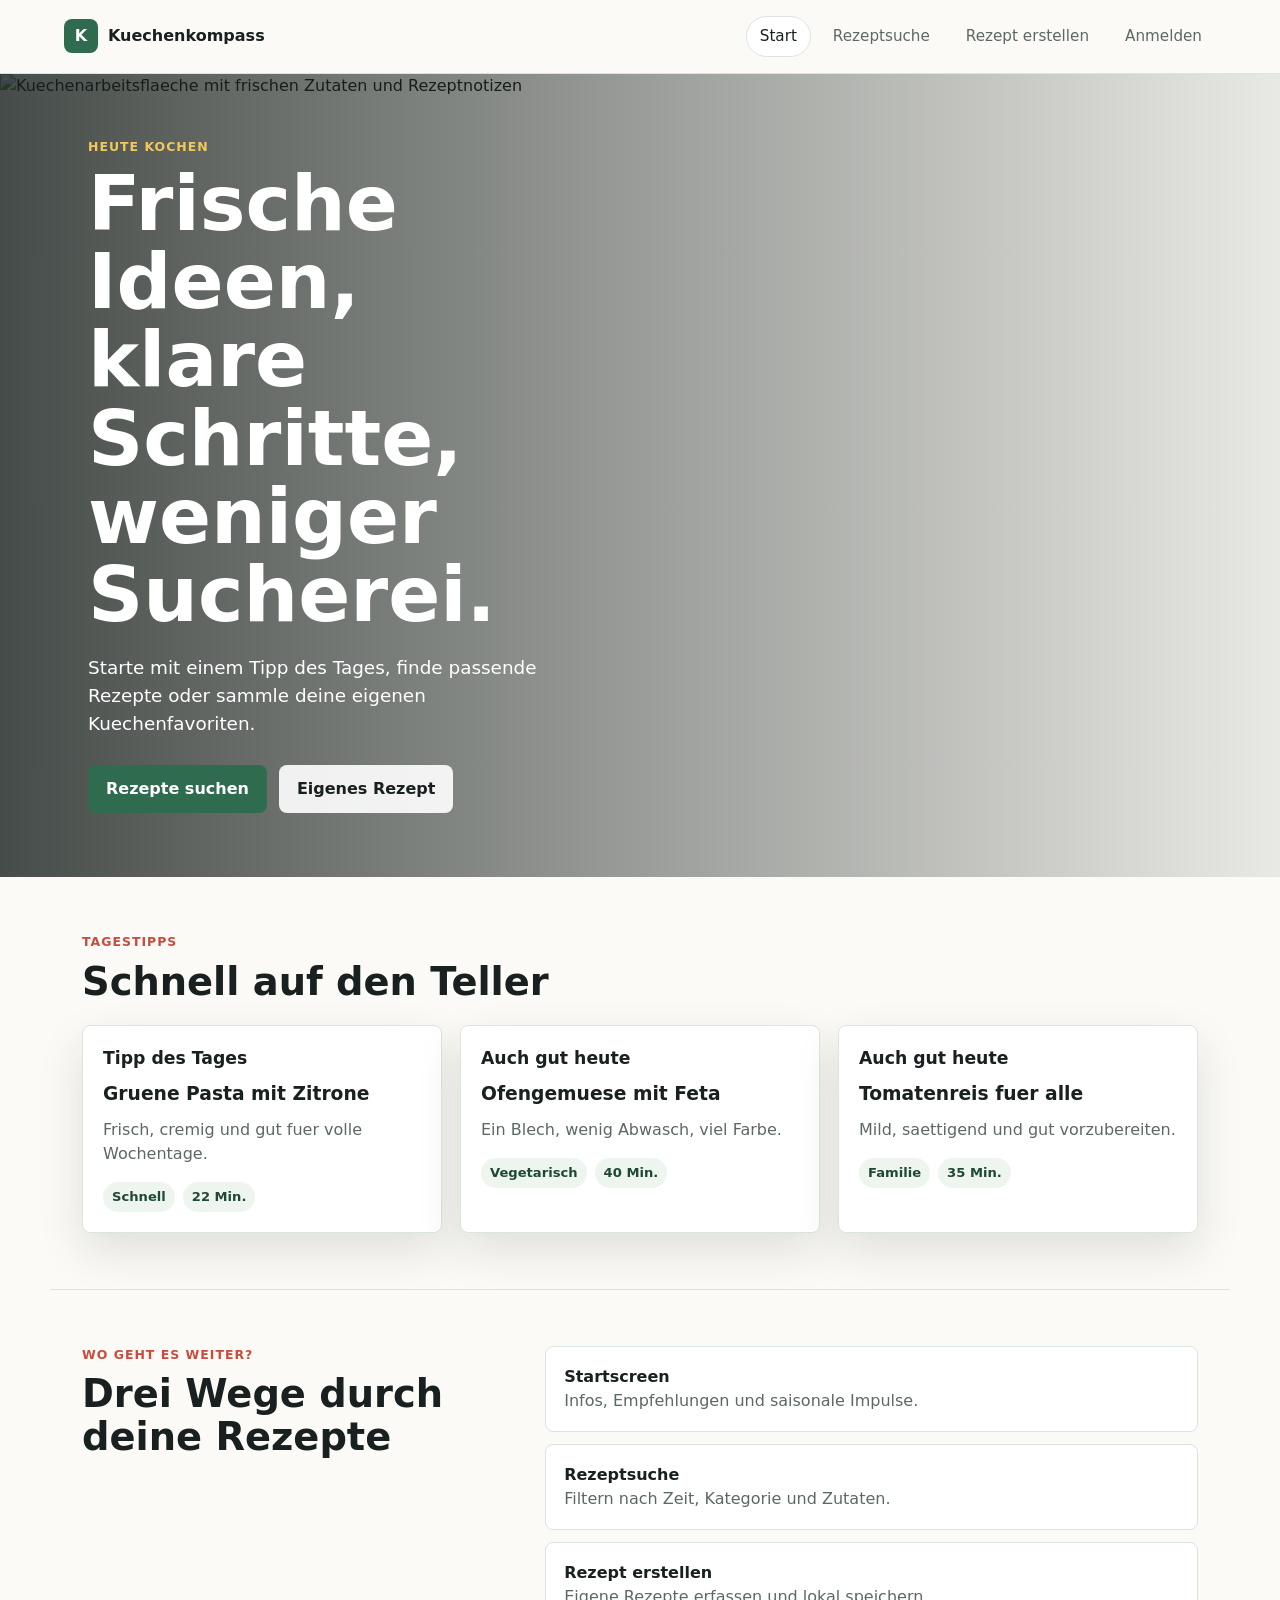
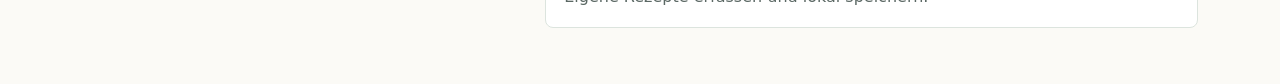
==== index.html @ c87b40e6 "Add Supabase auth and shared recipe storage" ====
<!doctype html>
<html lang="de">
  <head>
    <meta charset="utf-8">
    <meta name="viewport" content="width=device-width, initial-scale=1">
    <title>Kuechenkompass | Start</title>
    <link rel="stylesheet" href="css/styles.css">
  </head>
  <body>
    <header class="site-header">
      <a class="brand" href="index.html" aria-label="Kuechenkompass Startseite">
        <span class="brand-mark">K</span>
        <span>Kuechenkompass</span>
      </a>
      <nav class="main-nav" aria-label="Hauptnavigation">
        <a class="active" href="index.html">Start</a>
        <a href="suche.html">Rezeptsuche</a>
        <a href="erstellen.html">Rezept erstellen</a>
      </nav>
    </header>

    <main>
      <section class="hero">
        <img src="assets/hero-kitchen.png" alt="Kuechenarbeitsflaeche mit frischen Zutaten und Rezeptnotizen">
        <div class="hero-copy">
          <p class="eyebrow">Heute kochen</p>
          <h1>Frische Ideen, klare Schritte, weniger Sucherei.</h1>
          <p>Starte mit einem Tipp des Tages, finde passende Rezepte oder sammle deine eigenen Kuechenfavoriten.</p>
          <div class="hero-actions">
            <a class="button primary" href="suche.html">Rezepte suchen</a>
            <a class="button ghost" href="erstellen.html">Eigenes Rezept</a>
          </div>
        </div>
      </section>

      <section class="section-wrap">
        <div class="section-heading">
          <p class="eyebrow">Tagestipps</p>
          <h2>Schnell auf den Teller</h2>
        </div>
        <div class="tip-grid" id="dailyTips" aria-live="polite"></div>
      </section>

      <section class="feature-band">
        <div>
          <p class="eyebrow">Wo geht es weiter?</p>
          <h2>Drei Wege durch deine Rezepte</h2>
        </div>
        <div class="feature-list">
          <a href="index.html">
            <strong>Startscreen</strong>
            <span>Infos, Empfehlungen und saisonale Impulse.</span>
          </a>
          <a href="suche.html">
            <strong>Rezeptsuche</strong>
            <span>Filtern nach Zeit, Kategorie und Zutaten.</span>
          </a>
          <a href="erstellen.html">
            <strong>Rezept erstellen</strong>
            <span>Eigene Rezepte erfassen und lokal speichern.</span>
          </a>
        </div>
      </section>
    </main>

    <script src="https://cdn.jsdelivr.net/npm/@supabase/supabase-js@2"></script>
    <script src="js/supabase-config.js"></script>
    <script src="js/app.js"></script>
  </body>
</html>
---- css/styles.css ----
:root {
  --ink: #18211f;
  --muted: #5b6864;
  --line: #dce4de;
  --paper: #fbfaf6;
  --surface: #ffffff;
  --leaf: #2f6b4f;
  --leaf-dark: #204836;
  --tomato: #c94b3b;
  --lemon: #f0c85b;
  --shadow: 0 18px 45px rgba(29, 42, 36, 0.12);
}

* {
  box-sizing: border-box;
}

body {
  margin: 0;
  background: var(--paper);
  color: var(--ink);
  font-family: Inter, ui-sans-serif, system-ui, -apple-system, BlinkMacSystemFont, "Segoe UI", sans-serif;
  line-height: 1.5;
}

a {
  color: inherit;
  text-decoration: none;
}

img {
  display: block;
  max-width: 100%;
}

.site-header {
  align-items: center;
  background: rgba(251, 250, 246, 0.92);
  border-bottom: 1px solid var(--line);
  display: flex;
  gap: 24px;
  justify-content: space-between;
  padding: 16px clamp(16px, 5vw, 64px);
  position: sticky;
  top: 0;
  z-index: 10;
  backdrop-filter: blur(14px);
}

.brand {
  align-items: center;
  display: inline-flex;
  font-weight: 800;
  gap: 10px;
  white-space: nowrap;
}

.brand-mark {
  align-items: center;
  background: var(--leaf);
  border-radius: 8px;
  color: white;
  display: inline-flex;
  height: 34px;
  justify-content: center;
  width: 34px;
}

.main-nav {
  display: flex;
  flex-wrap: wrap;
  gap: 8px;
  justify-content: flex-end;
}

.main-nav a {
  border: 1px solid transparent;
  border-radius: 999px;
  color: var(--muted);
  font-size: 0.95rem;
  padding: 8px 13px;
}

.main-nav a:hover,
.main-nav a.active,
.nav-button:hover {
  background: white;
  border-color: var(--line);
  color: var(--ink);
}

.nav-button {
  background: transparent;
  border: 1px solid transparent;
  border-radius: 999px;
  color: var(--muted);
  cursor: pointer;
  font: inherit;
  font-size: 0.95rem;
  padding: 8px 13px;
}

.hero {
  display: grid;
  min-height: min(680px, calc(100vh - 68px));
  position: relative;
}

.hero img {
  height: 100%;
  inset: 0;
  object-fit: cover;
  position: absolute;
  width: 100%;
}

.hero::after {
  background: linear-gradient(90deg, rgba(19, 27, 24, 0.78), rgba(19, 27, 24, 0.42), rgba(19, 27, 24, 0.08));
  content: "";
  inset: 0;
  position: absolute;
}

.hero-copy {
  align-self: center;
  color: white;
  max-width: 660px;
  padding: 64px clamp(18px, 7vw, 88px);
  position: relative;
  z-index: 1;
}

.eyebrow {
  color: var(--tomato);
  font-size: 0.78rem;
  font-weight: 800;
  letter-spacing: 0.08em;
  margin: 0 0 8px;
  text-transform: uppercase;
}

.hero-copy .eyebrow {
  color: var(--lemon);
}

h1,
h2,
p {
  margin-top: 0;
}

h1 {
  font-size: clamp(2.25rem, 6vw, 5.5rem);
  line-height: 1.02;
  margin-bottom: 20px;
}

h2 {
  font-size: clamp(1.6rem, 3vw, 2.5rem);
  line-height: 1.12;
  margin-bottom: 10px;
}

.hero-copy p:not(.eyebrow) {
  font-size: 1.15rem;
  max-width: 540px;
}

.hero-actions {
  display: flex;
  flex-wrap: wrap;
  gap: 12px;
  margin-top: 28px;
}

.button,
.text-button {
  border: 0;
  cursor: pointer;
  font: inherit;
}

.button {
  align-items: center;
  border-radius: 8px;
  display: inline-flex;
  font-weight: 800;
  justify-content: center;
  min-height: 46px;
  padding: 12px 18px;
}

.button.primary {
  background: var(--leaf);
  color: white;
}

.button.primary:hover {
  background: var(--leaf-dark);
}

.button.ghost {
  background: rgba(255, 255, 255, 0.9);
  color: var(--ink);
}

.section-wrap,
.feature-band,
.page-shell {
  margin: 0 auto;
  max-width: 1180px;
  padding: 56px clamp(16px, 4vw, 32px);
}

.section-heading {
  margin-bottom: 22px;
}

.tip-grid,
.recipe-grid {
  display: grid;
  gap: 18px;
  grid-template-columns: repeat(auto-fit, minmax(230px, 1fr));
}

.tip-card,
.recipe-card,
.saved-card {
  background: var(--surface);
  border: 1px solid var(--line);
  border-radius: 8px;
  box-shadow: var(--shadow);
  padding: 20px;
}

.recipe-card {
  overflow: hidden;
}

.tip-card,
.recipe-card,
.saved-card {
  display: block;
  transition: transform 160ms ease, border-color 160ms ease, box-shadow 160ms ease;
}

.tip-card:hover,
.recipe-card:hover,
.saved-card:hover {
  border-color: rgba(47, 107, 79, 0.42);
  box-shadow: 0 22px 52px rgba(29, 42, 36, 0.16);
  transform: translateY(-2px);
}

.tip-card strong,
.recipe-card strong,
.saved-card strong {
  display: block;
  font-size: 1.08rem;
  margin-bottom: 8px;
}

.recipe-card-image {
  aspect-ratio: 4 / 3;
  border-radius: 6px;
  height: auto;
  margin: -6px 0 16px;
  object-fit: cover;
  width: 100%;
}

.tip-card h3 {
  margin: 0 0 10px;
}

.tag-row {
  display: flex;
  flex-wrap: wrap;
  gap: 8px;
  margin-top: 16px;
}

.tag {
  background: #eef5ee;
  border-radius: 999px;
  color: var(--leaf-dark);
  font-size: 0.82rem;
  font-weight: 700;
  padding: 5px 9px;
}

.feature-band {
  align-items: start;
  border-top: 1px solid var(--line);
  display: grid;
  gap: 28px;
  grid-template-columns: minmax(220px, 0.8fr) 1.2fr;
}

.feature-list {
  display: grid;
  gap: 12px;
}

.feature-list a {
  background: white;
  border: 1px solid var(--line);
  border-radius: 8px;
  padding: 18px;
}

.feature-list strong,
.feature-list span {
  display: block;
}

.feature-list span,
.tip-card p,
.recipe-card p,
.saved-card p {
  color: var(--muted);
}

.page-intro {
  max-width: 760px;
  padding-bottom: 24px;
}

.page-intro h1 {
  color: var(--ink);
  font-size: clamp(2rem, 5vw, 4rem);
}

.search-layout,
.create-layout {
  align-items: start;
  display: grid;
  gap: 24px;
  grid-template-columns: 290px 1fr;
}

.create-layout {
  grid-template-columns: minmax(0, 760px);
}

.filters,
.recipe-form,
.saved-panel,
.auth-form,
.auth-required {
  background: white;
  border: 1px solid var(--line);
  border-radius: 8px;
  box-shadow: var(--shadow);
  padding: 20px;
}

.filters {
  display: grid;
  gap: 16px;
  position: sticky;
  top: 88px;
}

label {
  color: var(--muted);
  display: grid;
  font-size: 0.9rem;
  font-weight: 750;
  gap: 7px;
}

input,
select,
textarea {
  background: #fffdfa;
  border: 1px solid var(--line);
  border-radius: 8px;
  color: var(--ink);
  font: inherit;
  padding: 12px 13px;
  width: 100%;
}

input[type="file"] {
  background: white;
}

textarea {
  resize: vertical;
}

.result-meta {
  align-items: center;
  display: flex;
  justify-content: space-between;
  margin-bottom: 14px;
}

.text-button {
  background: transparent;
  color: var(--tomato);
  font-weight: 800;
}

.recipe-form {
  display: grid;
  gap: 16px;
}

.auth-shell {
  max-width: 980px;
}

.auth-layout {
  align-items: start;
  display: grid;
  gap: 24px;
  grid-template-columns: 1fr 1fr;
}

.auth-form {
  display: grid;
  gap: 16px;
}

.auth-required {
  max-width: 680px;
  padding: clamp(22px, 4vw, 34px);
}

.form-row {
  display: grid;
  gap: 14px;
  grid-template-columns: 1fr 1fr;
}

.form-message {
  color: var(--leaf-dark);
  font-weight: 800;
  min-height: 24px;
}

.image-preview {
  align-items: center;
  aspect-ratio: 16 / 9;
  background: #fffdfa;
  border: 1px dashed var(--line);
  border-radius: 8px;
  color: var(--muted);
  display: flex;
  font-size: 0.92rem;
  justify-content: center;
  overflow: hidden;
  padding: 14px;
}

.image-preview img {
  height: 100%;
  object-fit: cover;
  width: 100%;
}

.panel-heading {
  border-bottom: 1px solid var(--line);
  margin-bottom: 16px;
  padding-bottom: 8px;
}

.saved-list {
  display: grid;
  gap: 12px;
}

.empty-state {
  color: var(--muted);
  padding: 12px 0;
}

.detail-shell {
  max-width: 1040px;
}

.detail-hero {
  border-bottom: 1px solid var(--line);
  margin-bottom: 28px;
  padding-bottom: 30px;
}

.detail-hero-layout {
  align-items: end;
  display: grid;
  gap: 28px;
  grid-template-columns: minmax(0, 1fr) minmax(260px, 0.58fr);
}

.detail-hero h1 {
  font-size: clamp(2.2rem, 5vw, 4.8rem);
  max-width: 860px;
}

.detail-image {
  aspect-ratio: 4 / 3;
  border-radius: 8px;
  box-shadow: var(--shadow);
  object-fit: cover;
  width: 100%;
}

.detail-note {
  color: var(--muted);
  font-size: 1.08rem;
  max-width: 680px;
}

.back-link {
  color: var(--leaf-dark);
  display: inline-flex;
  font-weight: 800;
  margin-bottom: 24px;
}

.detail-grid {
  align-items: start;
  display: grid;
  gap: 22px;
  grid-template-columns: minmax(240px, 0.85fr) 1.15fr;
}

.detail-card {
  background: white;
  border: 1px solid var(--line);
  border-radius: 8px;
  box-shadow: var(--shadow);
  padding: clamp(20px, 4vw, 30px);
}

.ingredient-list,
.step-list {
  margin: 0;
  padding-left: 22px;
}

.ingredient-list li,
.step-list li {
  margin-bottom: 10px;
}

@media (max-width: 800px) {
  .site-header,
  .search-layout,
  .create-layout,
  .feature-band,
  .detail-grid,
  .detail-hero-layout,
  .auth-layout,
  .form-row {
    grid-template-columns: 1fr;
  }

  .site-header {
    align-items: flex-start;
    display: grid;
  }

  .main-nav {
    justify-content: flex-start;
  }

  .hero {
    min-height: 620px;
  }

  .hero::after {
    background: linear-gradient(0deg, rgba(19, 27, 24, 0.82), rgba(19, 27, 24, 0.32));
  }

  .hero-copy {
    align-self: end;
    padding-bottom: 44px;
  }

  .filters {
    position: static;
  }
}
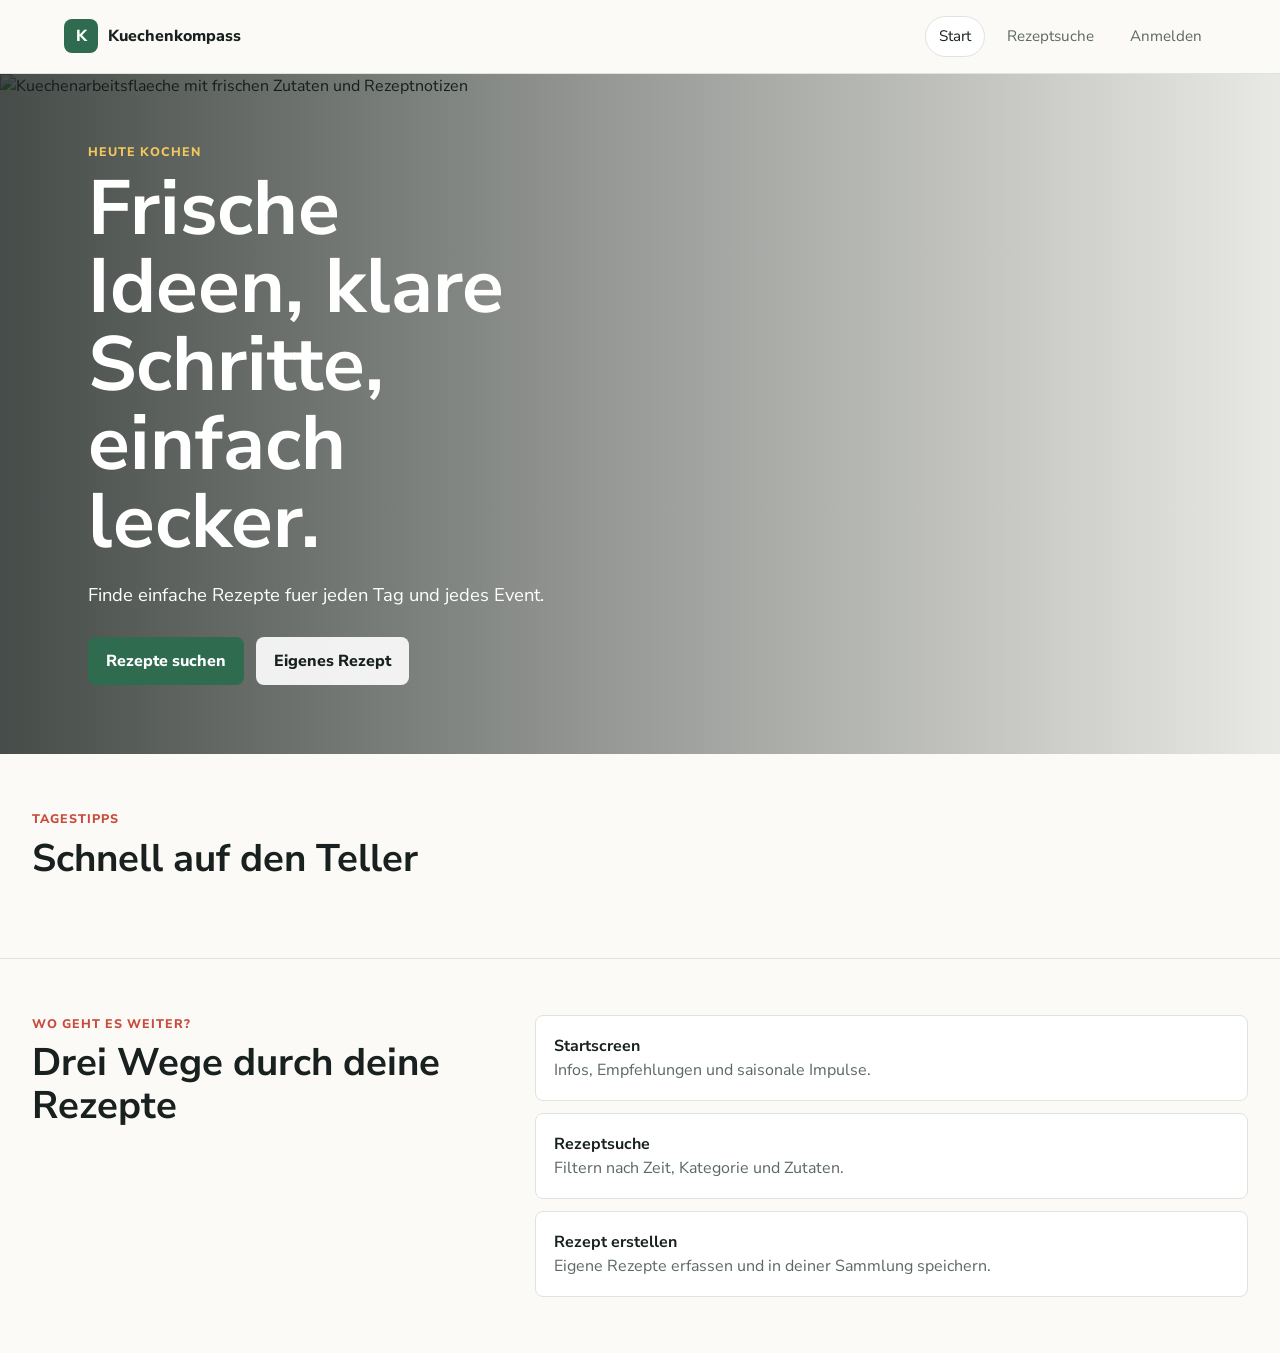
==== commit 14991af3: "Add dropdown, Add favorite, rework create recipe" ====
--- a/index.html
+++ b/index.html
@@ -4,6 +4,9 @@
     <meta charset="utf-8">
     <meta name="viewport" content="width=device-width, initial-scale=1">
     <title>Kuechenkompass | Start</title>
+    <link rel="preconnect" href="https://fonts.googleapis.com">
+    <link rel="preconnect" href="https://fonts.gstatic.com" crossorigin>
+    <link href="https://fonts.googleapis.com/css2?family=Material+Symbols+Outlined:opsz,wght,FILL,GRAD@24,500,0,0&family=Nunito+Sans:opsz,wght@6..12,400;6..12,700;6..12,800;6..12,900&display=swap" rel="stylesheet">
     <link rel="stylesheet" href="css/styles.css">
   </head>
   <body>
@@ -12,11 +15,7 @@
         <span class="brand-mark">K</span>
         <span>Kuechenkompass</span>
       </a>
-      <nav class="main-nav" aria-label="Hauptnavigation">
-        <a class="active" href="index.html">Start</a>
-        <a href="suche.html">Rezeptsuche</a>
-        <a href="erstellen.html">Rezept erstellen</a>
-      </nav>
+      <nav class="main-nav" aria-label="Hauptnavigation"></nav>
     </header>
 
     <main>
@@ -24,8 +23,8 @@
         <img src="assets/hero-kitchen.png" alt="Kuechenarbeitsflaeche mit frischen Zutaten und Rezeptnotizen">
         <div class="hero-copy">
           <p class="eyebrow">Heute kochen</p>
-          <h1>Frische Ideen, klare Schritte, weniger Sucherei.</h1>
-          <p>Starte mit einem Tipp des Tages, finde passende Rezepte oder sammle deine eigenen Kuechenfavoriten.</p>
+          <h1>Frische Ideen, klare Schritte, einfach lecker.</h1>
+          <p>Finde einfache Rezepte fuer jeden Tag und jedes Event.</p>
           <div class="hero-actions">
             <a class="button primary" href="suche.html">Rezepte suchen</a>
             <a class="button ghost" href="erstellen.html">Eigenes Rezept</a>
@@ -57,7 +56,7 @@
           </a>
           <a href="erstellen.html">
             <strong>Rezept erstellen</strong>
-            <span>Eigene Rezepte erfassen und lokal speichern.</span>
+            <span>Eigene Rezepte erfassen und in deiner Sammlung speichern.</span>
           </a>
         </div>
       </section>
--- a/css/styles.css
+++ b/css/styles.css
@@ -19,7 +19,7 @@
   margin: 0;
   background: var(--paper);
   color: var(--ink);
-  font-family: Inter, ui-sans-serif, system-ui, -apple-system, BlinkMacSystemFont, "Segoe UI", sans-serif;
+  font-family: "Nunito Sans", ui-sans-serif, system-ui, -apple-system, BlinkMacSystemFont, "Segoe UI", sans-serif;
   line-height: 1.5;
 }
 
@@ -31,6 +31,14 @@
 img {
   display: block;
   max-width: 100%;
+}
+
+.material-symbols-outlined {
+  font-family: "Material Symbols Outlined";
+  font-size: 1.28rem;
+  font-style: normal;
+  font-weight: 500;
+  line-height: 1;
 }
 
 .site-header {
@@ -67,6 +75,7 @@
 }
 
 .main-nav {
+  align-items: center;
   display: flex;
   flex-wrap: wrap;
   gap: 8px;
@@ -83,6 +92,7 @@
 
 .main-nav a:hover,
 .main-nav a.active,
+.nav-button.active,
 .nav-button:hover {
   background: white;
   border-color: var(--line);
@@ -98,6 +108,63 @@
   font: inherit;
   font-size: 0.95rem;
   padding: 8px 13px;
+}
+
+.user-menu {
+  position: relative;
+}
+
+.user-menu-button::after {
+  content: "▾";
+  font-size: 0.76rem;
+  margin-left: 8px;
+}
+
+.user-menu-panel {
+  background: white;
+  border: 1px solid var(--line);
+  border-radius: 8px;
+  box-shadow: var(--shadow);
+  display: none;
+  min-width: 210px;
+  padding: 8px;
+  position: absolute;
+  right: 0;
+  top: calc(100% + 10px);
+  z-index: 20;
+}
+
+.user-menu.open .user-menu-panel {
+  display: grid;
+  gap: 4px;
+}
+
+.user-menu-panel a,
+.menu-logout {
+  background: transparent;
+  border: 0;
+  border-radius: 6px;
+  color: var(--muted);
+  cursor: pointer;
+  display: block;
+  font: inherit;
+  padding: 10px 12px;
+  text-align: left;
+  width: 100%;
+}
+
+.user-menu-panel a:hover,
+.user-menu-panel a.active,
+.menu-logout:hover {
+  background: #eef5ee;
+  color: var(--ink);
+}
+
+.menu-logout {
+  border-top: 1px solid var(--line);
+  border-radius: 0 0 6px 6px;
+  margin-top: 4px;
+  padding-top: 12px;
 }
 
 .hero {
@@ -208,12 +275,20 @@
 .feature-band,
 .page-shell {
   margin: 0 auto;
-  max-width: 1180px;
+  max-width: 1360px;
   padding: 56px clamp(16px, 4vw, 32px);
 }
 
 .section-heading {
   margin-bottom: 22px;
+}
+
+.section-heading.compact {
+  margin-bottom: 14px;
+}
+
+.section-heading.compact h2 {
+  font-size: 1.25rem;
 }
 
 .tip-grid,
@@ -289,6 +364,20 @@
   padding: 5px 9px;
 }
 
+.card-actions,
+.detail-actions {
+  align-items: center;
+  display: flex;
+  flex-wrap: wrap;
+  gap: 12px;
+}
+
+.card-actions {
+  border-top: 1px solid var(--line);
+  margin-top: 18px;
+  padding-top: 14px;
+}
+
 .feature-band {
   align-items: start;
   border-top: 1px solid var(--line);
@@ -340,7 +429,8 @@
 }
 
 .create-layout {
-  grid-template-columns: minmax(0, 760px);
+  grid-template-columns: minmax(0, 1120px);
+  justify-content: center;
 }
 
 .filters,
@@ -405,7 +495,48 @@
 
 .recipe-form {
   display: grid;
-  gap: 16px;
+  gap: 18px;
+}
+
+.recipe-builder {
+  padding: clamp(18px, 3vw, 28px);
+  width: 100%;
+}
+
+.form-section {
+  border-bottom: 1px solid var(--line);
+  display: grid;
+  gap: 14px;
+  padding-bottom: 22px;
+}
+
+.recipe-builder {
+  grid-template-columns: repeat(2, minmax(0, 1fr));
+}
+
+.recipe-builder > .form-section,
+.recipe-builder > .button,
+.recipe-builder > .form-message {
+  min-width: 0;
+}
+
+.form-section-wide,
+.recipe-builder > .button,
+.recipe-builder > .form-message {
+  grid-column: 1 / -1;
+}
+
+.recipe-builder > .form-section:nth-of-type(4) {
+  grid-column: 1;
+}
+
+.recipe-builder > .form-section:nth-of-type(5) {
+  grid-column: 2;
+}
+
+.form-section:last-of-type {
+  border-bottom: 0;
+  padding-bottom: 0;
 }
 
 .auth-shell {
@@ -433,6 +564,238 @@
   display: grid;
   gap: 14px;
   grid-template-columns: 1fr 1fr;
+}
+
+.category-tabs,
+.compass-rating {
+  display: flex;
+  flex-wrap: wrap;
+  gap: 8px;
+}
+
+.category-tabs {
+  display: grid;
+  gap: 12px;
+  max-height: 280px;
+  overflow: auto;
+  padding-right: 4px;
+}
+
+.category-group {
+  display: grid;
+  gap: 7px;
+}
+
+.category-group strong {
+  color: var(--muted);
+  font-size: 0.82rem;
+  text-transform: uppercase;
+}
+
+.category-group > div {
+  display: flex;
+  flex-wrap: wrap;
+  gap: 8px;
+}
+
+.category-tab,
+.compass-rating button,
+.icon-button {
+  cursor: pointer;
+  font: inherit;
+}
+
+.category-tab {
+  background: #fffdfa;
+  border: 1px solid var(--line);
+  border-radius: 999px;
+  color: var(--muted);
+  font-weight: 800;
+  padding: 9px 13px;
+}
+
+.category-tab.active,
+.category-tab:hover {
+  background: #eef5ee;
+  border-color: rgba(47, 107, 79, 0.42);
+  color: var(--leaf-dark);
+}
+
+.selected-categories {
+  background: #eef5ee;
+  border: 1px solid rgba(47, 107, 79, 0.18);
+  border-radius: 8px;
+  display: grid;
+  gap: 8px;
+  padding: 10px;
+}
+
+.selected-categories > span {
+  color: var(--leaf-dark);
+  font-size: 0.78rem;
+  font-weight: 900;
+  text-transform: uppercase;
+}
+
+.selected-categories > div {
+  display: flex;
+  flex-wrap: wrap;
+  gap: 8px;
+}
+
+.selected-category {
+  background: var(--leaf);
+  border: 1px solid var(--leaf);
+  border-radius: 999px;
+  color: white;
+  cursor: pointer;
+  font: inherit;
+  font-size: 0.86rem;
+  font-weight: 900;
+  padding: 6px 10px;
+}
+
+.selected-category:hover {
+  background: var(--leaf-dark);
+  border-color: var(--leaf-dark);
+}
+
+.selected-empty {
+  color: var(--muted);
+  font-weight: 800;
+}
+
+.add-inline {
+  display: grid;
+  gap: 10px;
+  grid-template-columns: minmax(180px, 1fr) auto;
+}
+
+.compass-rating {
+  background: #fffdfa;
+  border: 1px solid var(--line);
+  border-radius: 8px;
+  padding: 10px;
+}
+
+.compass-scale {
+  align-items: center;
+  display: grid;
+  gap: 10px;
+  grid-template-columns: auto minmax(0, 1fr) auto;
+}
+
+.difficulty-block {
+  background: #fffdfa;
+  border: 1px solid var(--line);
+  border-radius: 8px;
+  display: grid;
+  gap: 9px;
+  padding: 12px;
+}
+
+.difficulty-block > span {
+  color: var(--muted);
+  font-weight: 900;
+}
+
+.compass-scale > span {
+  color: var(--muted);
+  font-size: 0.86rem;
+  font-weight: 900;
+}
+
+.compass-rating button {
+  align-items: center;
+  background: white;
+  border: 1px solid var(--line);
+  border-radius: 8px;
+  color: var(--muted);
+  display: inline-flex;
+  font-weight: 900;
+  height: 42px;
+  justify-content: center;
+  width: 42px;
+}
+
+.compass-rating .material-symbols-outlined {
+  font-size: 1.35rem;
+}
+
+.compass-rating button.active,
+.compass-rating button:hover {
+  background: var(--leaf);
+  border-color: var(--leaf);
+  color: white;
+}
+
+.total-time {
+  background: #eef5ee;
+  border-radius: 8px;
+  color: var(--leaf-dark);
+  font-weight: 900;
+  padding: 12px 14px;
+}
+
+.dynamic-list {
+  display: grid;
+  gap: 10px;
+}
+
+.add-row-button {
+  align-items: center;
+  background: #eef5ee;
+  border: 1px dashed rgba(47, 107, 79, 0.46);
+  border-radius: 8px;
+  color: var(--leaf-dark);
+  cursor: pointer;
+  display: inline-flex;
+  font: inherit;
+  font-weight: 900;
+  justify-content: center;
+  min-height: 46px;
+  padding: 12px 16px;
+  width: 100%;
+}
+
+.add-row-button:hover {
+  background: var(--leaf);
+  border-color: var(--leaf);
+  color: white;
+}
+
+.ingredient-row,
+.step-row {
+  align-items: start;
+  display: grid;
+  gap: 10px;
+}
+
+.ingredient-row {
+  grid-template-columns: minmax(80px, 0.6fr) minmax(100px, 0.7fr) minmax(160px, 1.4fr) auto;
+}
+
+.step-row {
+  grid-template-columns: 1fr auto;
+}
+
+.icon-button {
+  align-items: center;
+  background: #fffdfa;
+  border: 1px solid var(--line);
+  border-radius: 8px;
+  color: var(--tomato);
+  display: inline-flex;
+  font-weight: 900;
+  height: 46px;
+  justify-content: center;
+  width: 46px;
+}
+
+.icon-button:disabled {
+  color: var(--muted);
+  cursor: not-allowed;
+  opacity: 0.45;
 }
 
 .form-message {
@@ -455,6 +818,10 @@
   padding: 14px;
 }
 
+.image-preview[hidden] {
+  display: none;
+}
+
 .image-preview img {
   height: 100%;
   object-fit: cover;
@@ -485,6 +852,10 @@
   border-bottom: 1px solid var(--line);
   margin-bottom: 28px;
   padding-bottom: 30px;
+}
+
+.detail-actions {
+  margin: -8px 0 28px;
 }
 
 .detail-hero-layout {
@@ -550,12 +921,21 @@
   .site-header,
   .search-layout,
   .create-layout,
+  .recipe-builder,
   .feature-band,
   .detail-grid,
   .detail-hero-layout,
   .auth-layout,
+  .add-inline,
+  .ingredient-row,
+  .step-row,
+  .compass-scale,
   .form-row {
     grid-template-columns: 1fr;
+  }
+
+  .icon-button {
+    width: 100%;
   }
 
   .site-header {
